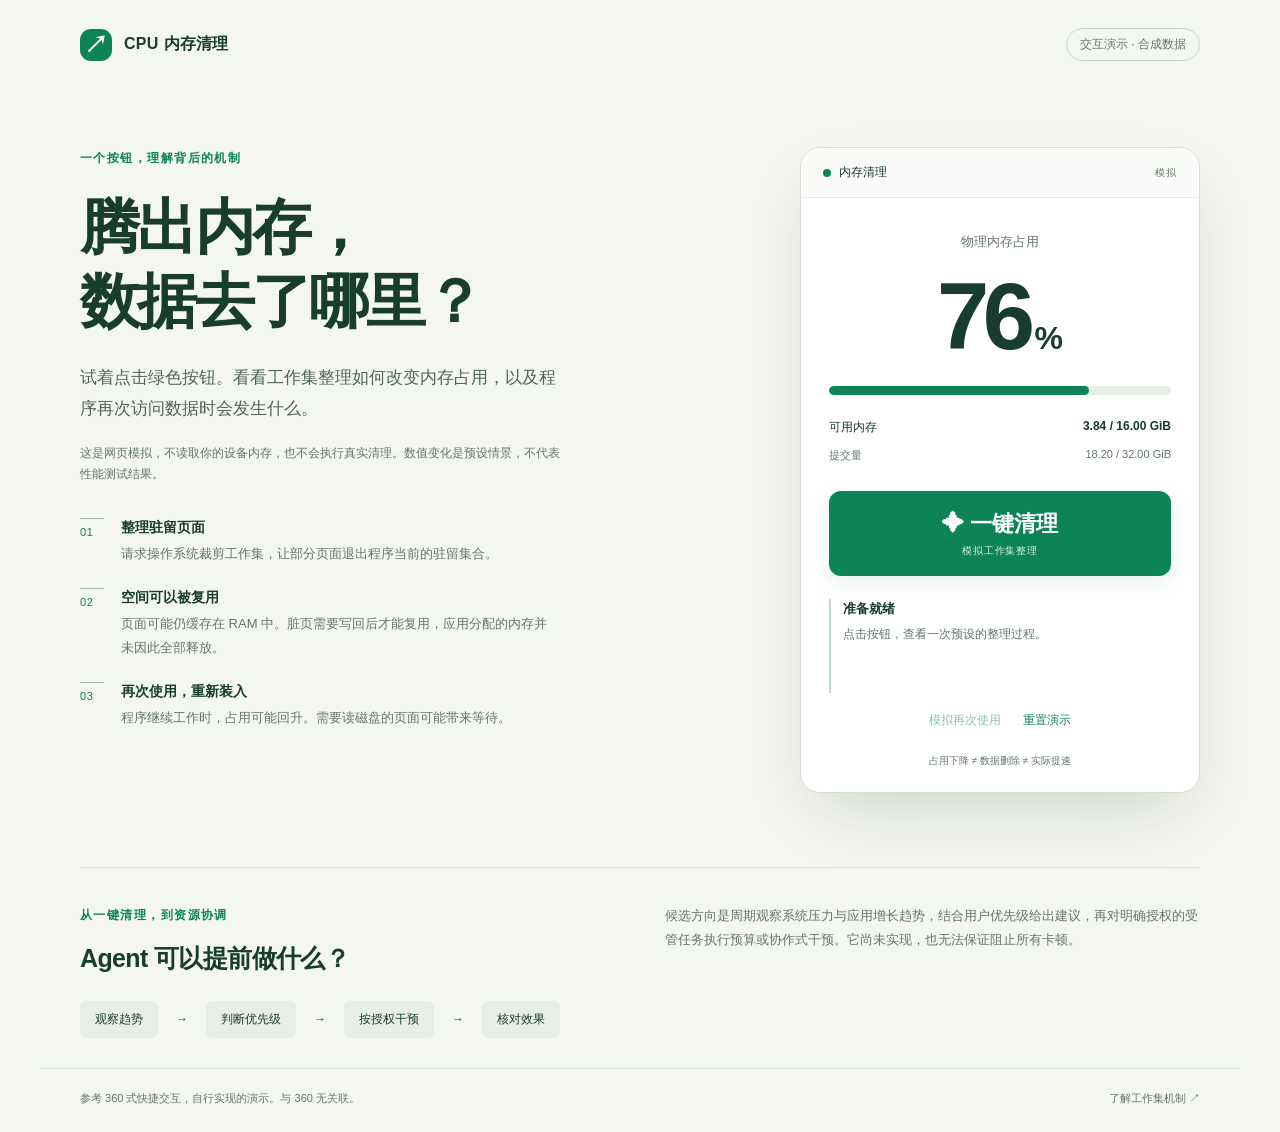
==== demo/index.html @ ca8203e1 "feat: 添加内存清理网页演示与资源管理 Agent 计划" ====
<!doctype html>
<html lang="zh-CN">
<head>
  <meta charset="utf-8">
  <meta name="viewport" content="width=device-width, initial-scale=1">
  <meta name="description" content="CPU 内存清理交互演示：用合成数据理解工作集整理与内存占用变化。">
  <title>内存清理 · 交互演示</title>
  <link rel="stylesheet" href="styles.css">
  <script src="app.js" defer></script>
</head>
<body>
  <header class="topbar"><a class="brand" href="./"><span class="brand-mark" aria-hidden="true">↗</span> CPU 内存清理</a><span class="badge">交互演示 · 合成数据</span></header>
  <main>
    <section class="intro" aria-labelledby="intro-title">
      <p class="eyebrow">一个按钮，理解背后的机制</p>
      <h1 id="intro-title">腾出内存，<br>数据去了哪里？</h1>
      <p class="lead">试着点击绿色按钮。看看工作集整理如何改变内存占用，以及程序再次访问数据时会发生什么。</p>
      <p class="notice">这是网页模拟，不读取你的设备内存，也不会执行真实清理。数值变化是预设情景，不代表性能测试结果。</p>
      <ol class="steps">
        <li><span>01</span><div><strong>整理驻留页面</strong><p>请求操作系统裁剪工作集，让部分页面退出程序当前的驻留集合。</p></div></li>
        <li><span>02</span><div><strong>空间可以被复用</strong><p>页面可能仍缓存在 RAM 中。脏页需要写回后才能复用，应用分配的内存并未因此全部释放。</p></div></li>
        <li><span>03</span><div><strong>再次使用，重新装入</strong><p>程序继续工作时，占用可能回升。需要读磁盘的页面可能带来等待。</p></div></li>
      </ol>
    </section>
    <section class="preview" aria-label="内存清理模拟窗口">
      <div class="window-top"><span class="window-dot" aria-hidden="true"></span><span>内存清理</span><span class="sample-tag">模拟</span></div>
      <div class="window-body">
        <p class="metric-label">物理内存占用</p>
        <div class="percent"><span id="percent">76</span><span class="unit">%</span></div>
        <div id="usage" class="usage" role="progressbar" aria-label="模拟物理内存占用" aria-valuemin="0" aria-valuemax="100" aria-valuenow="76"><div id="fill"></div></div>
        <div class="numbers"><span>可用内存</span><strong><span id="available">3.84</span> / 16.00 GiB</strong></div>
        <div class="numbers secondary"><span>提交量</span><span>18.20 / 32.00 GiB</span></div>
        <button id="clean" class="clean" type="button"><span aria-hidden="true">✦</span> 一键清理<span class="button-note">模拟工作集整理</span></button>
        <div class="result" role="status" aria-live="polite" aria-atomic="true"><strong id="status">准备就绪</strong><p id="message">点击按钮，查看一次预设的整理过程。</p></div>
        <div class="controls"><button id="revisit" type="button" disabled>模拟再次使用</button><button id="reset" type="button">重置演示</button></div>
        <p class="footnote">占用下降 ≠ 数据删除 ≠ 实际提速</p>
      </div>
    </section>
    <section class="context" aria-labelledby="context-title">
      <div><p class="eyebrow">从一键清理，到资源协调</p><h2 id="context-title">Agent 可以提前做什么？</h2></div>
      <p>候选方向是周期观察系统压力与应用增长趋势，结合用户优先级给出建议，再对明确授权的受管任务执行预算或协作式干预。它尚未实现，也无法保证阻止所有卡顿。</p>
      <div class="agent-flow"><span>观察趋势</span><span aria-hidden="true">→</span><span>判断优先级</span><span aria-hidden="true">→</span><span>按授权干预</span><span aria-hidden="true">→</span><span>核对效果</span></div>
    </section>
  </main>
  <footer><span>参考 360 式快捷交互，自行实现的演示。与 360 无关联。</span><a href="https://learn.microsoft.com/en-us/windows/win32/memory/working-set" target="_blank" rel="noopener noreferrer">了解工作集机制 ↗</a></footer>
  <noscript><p class="notice">启用 JavaScript 后可体验模拟按钮；本页所有数值均为合成数据。</p></noscript>
</body>
</html>
---- demo/styles.css ----
:root{color-scheme:light;--ink:#183c2e;--green:#0c8457;--muted:#64766b;--line:#dce5dd;--paper:#f4f6f0}
*{box-sizing:border-box}body{margin:0;background:var(--paper);color:var(--ink);font-family:Inter,"Segoe UI","Microsoft YaHei",sans-serif;-webkit-font-smoothing:antialiased}a{color:inherit}button{font:inherit}button,a{-webkit-tap-highlight-color:transparent}button:focus-visible,a:focus-visible{outline:3px solid #db9b32;outline-offset:5px}button:disabled{cursor:default;opacity:.48}.topbar,footer{max-width:1200px;margin:auto;display:flex;align-items:center;justify-content:space-between;gap:24px;padding:28px 40px}.brand{display:flex;align-items:center;gap:12px;font-weight:700;text-decoration:none;letter-spacing:.02em}.brand-mark{background:var(--green);color:white;border-radius:11px;width:32px;height:32px;display:grid;place-items:center;font-size:24px}.badge{font-size:12px;border:1px solid #cbdace;border-radius:99px;padding:7px 13px;color:var(--muted);white-space:nowrap}main{max-width:1200px;padding:58px 40px 0;margin:auto;display:grid;grid-template-columns:1fr 400px;gap:44px 90px}.eyebrow{font-size:12px;letter-spacing:.12em;color:var(--green);font-weight:700;margin:0 0 22px}h1{font-size:clamp(40px,4.7vw,62px);letter-spacing:-.045em;line-height:1.22;margin:0 0 24px}p{line-height:1.85}.lead{font-size:17px;color:#4d6657;max-width:480px;margin:0 0 18px}.notice{font-size:12px;line-height:1.8;color:var(--muted);max-width:480px}.steps{list-style:none;padding:0;margin:32px 0 0;display:grid;gap:22px}.steps li{display:flex;gap:17px}.steps li>span{font-size:11px;letter-spacing:.06em;border-top:1px solid #a1b6a6;padding-top:7px;min-width:24px;color:var(--green)}.steps strong{font-size:14px}.steps p{font-size:13px;color:var(--muted);margin:5px 0 0;max-width:430px}.preview{align-self:start;background:#fff;border:1px solid #d5dfd5;border-radius:20px;box-shadow:0 28px 64px -25px #28493240;overflow:hidden}.window-top{display:flex;align-items:center;gap:8px;font-size:12px;background:#fafbf8;border-bottom:1px solid #e6ece4;padding:16px 22px}.window-dot{height:8px;width:8px;background:var(--green);border-radius:50%}.sample-tag{margin-left:auto;color:var(--muted);font-size:10px;letter-spacing:.12em}.window-body{padding:32px 28px 22px}.metric-label{text-align:center;font-size:13px;color:var(--muted);margin:0}.percent{text-align:center;font-size:94px;line-height:1.35;font-weight:650;letter-spacing:-.07em;font-variant-numeric:tabular-nums}.unit{font-size:32px;margin-left:6px;letter-spacing:0}.usage{height:9px;background:#e7eee6;border-radius:99px;margin:5px 0 24px;overflow:hidden}.usage>div{height:100%;width:76%;background:var(--green);border-radius:99px}.numbers{display:flex;justify-content:space-between;gap:12px;font-size:12px;margin:12px 0;font-variant-numeric:tabular-nums}.numbers.secondary{color:var(--muted);font-size:11px}.clean{background:var(--green);color:white;border:0;border-radius:12px;padding:18px;width:100%;font-size:22px;font-weight:650;cursor:pointer;margin-top:16px;box-shadow:0 6px 18px #0c84571c}.clean:hover:not(:disabled){background:#076c45}.clean:disabled{opacity:.7}.button-note{display:block;font-size:10px;font-weight:400;margin-top:5px;letter-spacing:.08em;color:#d5eee1}.result{margin-top:23px;min-height:94px;border-left:2px solid #b9d8c3;padding-left:12px}.result strong{font-size:13px}.result p{font-size:12px;line-height:1.8;color:var(--muted);margin:6px 0 0}.controls{display:flex;justify-content:center;gap:22px;margin-top:12px}.controls button{background:none;border:0;color:var(--green);font-size:12px;padding:7px 0;cursor:pointer}.footnote{font-size:10px;text-align:center;color:var(--muted);margin:16px 0 0}.context{grid-column:1/-1;border-top:1px solid var(--line);margin-top:30px;padding:36px 0 30px;display:grid;grid-template-columns:1fr 1fr;gap:0 50px}.context .eyebrow{margin-bottom:14px}.context h2{font-size:25px;line-height:1.4;margin:0;letter-spacing:-.025em}.context>p{margin:0;font-size:13px;color:var(--muted)}.agent-flow{grid-column:1/-1;display:flex;align-items:center;gap:18px;flex-wrap:wrap;margin-top:25px;font-size:12px}.agent-flow span:nth-child(odd){background:#e8eee5;border-radius:7px;padding:10px 15px}footer{border-top:1px solid var(--line);font-size:11px;color:var(--muted);padding-top:22px;padding-bottom:26px}footer a{text-decoration:none;white-space:nowrap}
@media(max-width:850px){main{gap:40px;grid-template-columns:1fr 350px;padding-top:36px}.topbar,footer{padding-left:24px;padding-right:24px}main{padding-left:24px;padding-right:24px}h1{font-size:44px}.window-body{padding:26px 22px}.context{gap:22px}}
@media(max-width:680px){.topbar{padding:22px 20px;gap:10px}.brand{font-size:13px;gap:8px}.badge{font-size:10px;padding:6px 9px}main{grid-template-columns:1fr;padding:28px 20px 0;gap:32px}.intro{max-width:480px}h1{font-size:44px}.lead{font-size:15px}.preview{width:100%;max-width:420px;justify-self:center}.steps{gap:18px}.context{margin-top:5px;grid-template-columns:1fr;padding-top:28px}.agent-flow{gap:8px;font-size:11px}.agent-flow span:nth-child(odd){padding:8px}footer{align-items:flex-start;flex-direction:column;gap:12px;padding:22px 20px}.percent{font-size:88px}}
@media(prefers-reduced-motion:reduce){*,*::before,*::after{scroll-behavior:auto!important;animation:none!important;transition:none!important}}
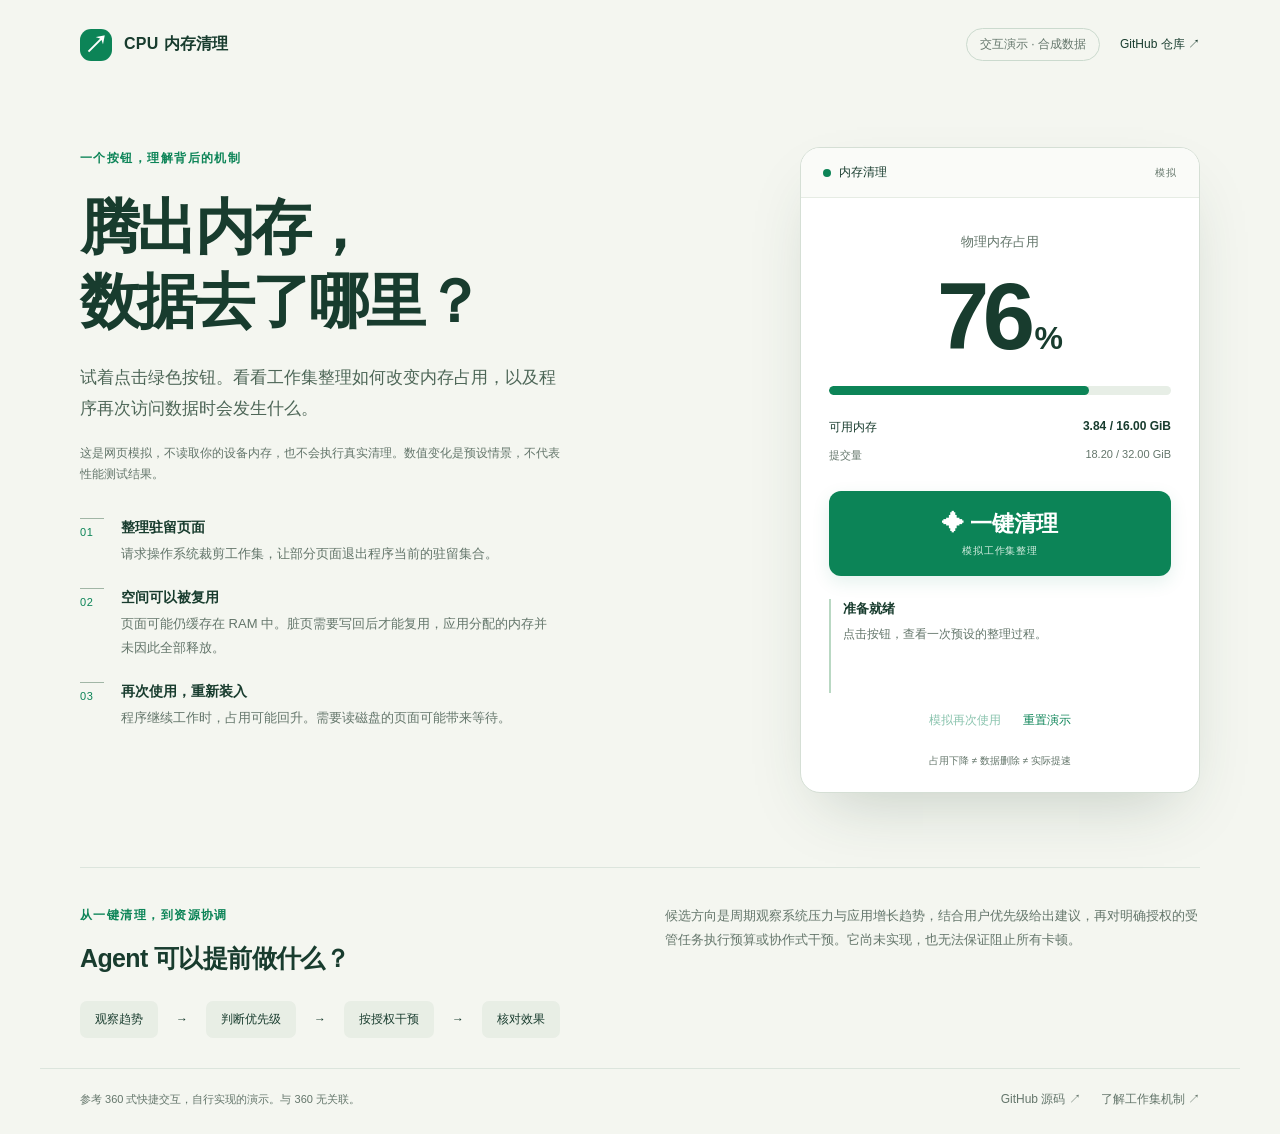
==== commit 74870c4f: "fix: 在网页演示增加 GitHub 仓库入口" ====
--- a/demo/index.html
+++ b/demo/index.html
@@ -9,7 +9,7 @@
   <script src="app.js" defer></script>
 </head>
 <body>
-  <header class="topbar"><a class="brand" href="./"><span class="brand-mark" aria-hidden="true">↗</span> CPU 内存清理</a><span class="badge">交互演示 · 合成数据</span></header>
+  <header class="topbar"><a class="brand" href="./"><span class="brand-mark" aria-hidden="true">↗</span> CPU 内存清理</a><nav class="page-links" aria-label="项目入口"><span class="badge">交互演示 · 合成数据</span><a href="https://github.com/DreamSoul-AI/cpu-memory-cleanup" target="_blank" rel="noopener noreferrer">GitHub 仓库 ↗</a></nav></header>
   <main>
     <section class="intro" aria-labelledby="intro-title">
       <p class="eyebrow">一个按钮，理解背后的机制</p>
@@ -42,7 +42,7 @@
       <div class="agent-flow"><span>观察趋势</span><span aria-hidden="true">→</span><span>判断优先级</span><span aria-hidden="true">→</span><span>按授权干预</span><span aria-hidden="true">→</span><span>核对效果</span></div>
     </section>
   </main>
-  <footer><span>参考 360 式快捷交互，自行实现的演示。与 360 无关联。</span><a href="https://learn.microsoft.com/en-us/windows/win32/memory/working-set" target="_blank" rel="noopener noreferrer">了解工作集机制 ↗</a></footer>
+  <footer><span>参考 360 式快捷交互，自行实现的演示。与 360 无关联。</span><nav class="page-links" aria-label="项目与参考资料"><a href="https://github.com/DreamSoul-AI/cpu-memory-cleanup" target="_blank" rel="noopener noreferrer">GitHub 源码 ↗</a><a href="https://learn.microsoft.com/en-us/windows/win32/memory/working-set" target="_blank" rel="noopener noreferrer">了解工作集机制 ↗</a></nav></footer>
   <noscript><p class="notice">启用 JavaScript 后可体验模拟按钮；本页所有数值均为合成数据。</p></noscript>
 </body>
 </html>
--- a/demo/styles.css
+++ b/demo/styles.css
@@ -1,4 +1,5 @@
 :root{color-scheme:light;--ink:#183c2e;--green:#0c8457;--muted:#64766b;--line:#dce5dd;--paper:#f4f6f0}
+.page-links{display:flex;align-items:center;gap:20px;flex-wrap:wrap;font-size:12px}.page-links a{white-space:nowrap;text-decoration:none}.page-links a:hover{text-decoration:underline}.topbar{flex-wrap:wrap}
 *{box-sizing:border-box}body{margin:0;background:var(--paper);color:var(--ink);font-family:Inter,"Segoe UI","Microsoft YaHei",sans-serif;-webkit-font-smoothing:antialiased}a{color:inherit}button{font:inherit}button,a{-webkit-tap-highlight-color:transparent}button:focus-visible,a:focus-visible{outline:3px solid #db9b32;outline-offset:5px}button:disabled{cursor:default;opacity:.48}.topbar,footer{max-width:1200px;margin:auto;display:flex;align-items:center;justify-content:space-between;gap:24px;padding:28px 40px}.brand{display:flex;align-items:center;gap:12px;font-weight:700;text-decoration:none;letter-spacing:.02em}.brand-mark{background:var(--green);color:white;border-radius:11px;width:32px;height:32px;display:grid;place-items:center;font-size:24px}.badge{font-size:12px;border:1px solid #cbdace;border-radius:99px;padding:7px 13px;color:var(--muted);white-space:nowrap}main{max-width:1200px;padding:58px 40px 0;margin:auto;display:grid;grid-template-columns:1fr 400px;gap:44px 90px}.eyebrow{font-size:12px;letter-spacing:.12em;color:var(--green);font-weight:700;margin:0 0 22px}h1{font-size:clamp(40px,4.7vw,62px);letter-spacing:-.045em;line-height:1.22;margin:0 0 24px}p{line-height:1.85}.lead{font-size:17px;color:#4d6657;max-width:480px;margin:0 0 18px}.notice{font-size:12px;line-height:1.8;color:var(--muted);max-width:480px}.steps{list-style:none;padding:0;margin:32px 0 0;display:grid;gap:22px}.steps li{display:flex;gap:17px}.steps li>span{font-size:11px;letter-spacing:.06em;border-top:1px solid #a1b6a6;padding-top:7px;min-width:24px;color:var(--green)}.steps strong{font-size:14px}.steps p{font-size:13px;color:var(--muted);margin:5px 0 0;max-width:430px}.preview{align-self:start;background:#fff;border:1px solid #d5dfd5;border-radius:20px;box-shadow:0 28px 64px -25px #28493240;overflow:hidden}.window-top{display:flex;align-items:center;gap:8px;font-size:12px;background:#fafbf8;border-bottom:1px solid #e6ece4;padding:16px 22px}.window-dot{height:8px;width:8px;background:var(--green);border-radius:50%}.sample-tag{margin-left:auto;color:var(--muted);font-size:10px;letter-spacing:.12em}.window-body{padding:32px 28px 22px}.metric-label{text-align:center;font-size:13px;color:var(--muted);margin:0}.percent{text-align:center;font-size:94px;line-height:1.35;font-weight:650;letter-spacing:-.07em;font-variant-numeric:tabular-nums}.unit{font-size:32px;margin-left:6px;letter-spacing:0}.usage{height:9px;background:#e7eee6;border-radius:99px;margin:5px 0 24px;overflow:hidden}.usage>div{height:100%;width:76%;background:var(--green);border-radius:99px}.numbers{display:flex;justify-content:space-between;gap:12px;font-size:12px;margin:12px 0;font-variant-numeric:tabular-nums}.numbers.secondary{color:var(--muted);font-size:11px}.clean{background:var(--green);color:white;border:0;border-radius:12px;padding:18px;width:100%;font-size:22px;font-weight:650;cursor:pointer;margin-top:16px;box-shadow:0 6px 18px #0c84571c}.clean:hover:not(:disabled){background:#076c45}.clean:disabled{opacity:.7}.button-note{display:block;font-size:10px;font-weight:400;margin-top:5px;letter-spacing:.08em;color:#d5eee1}.result{margin-top:23px;min-height:94px;border-left:2px solid #b9d8c3;padding-left:12px}.result strong{font-size:13px}.result p{font-size:12px;line-height:1.8;color:var(--muted);margin:6px 0 0}.controls{display:flex;justify-content:center;gap:22px;margin-top:12px}.controls button{background:none;border:0;color:var(--green);font-size:12px;padding:7px 0;cursor:pointer}.footnote{font-size:10px;text-align:center;color:var(--muted);margin:16px 0 0}.context{grid-column:1/-1;border-top:1px solid var(--line);margin-top:30px;padding:36px 0 30px;display:grid;grid-template-columns:1fr 1fr;gap:0 50px}.context .eyebrow{margin-bottom:14px}.context h2{font-size:25px;line-height:1.4;margin:0;letter-spacing:-.025em}.context>p{margin:0;font-size:13px;color:var(--muted)}.agent-flow{grid-column:1/-1;display:flex;align-items:center;gap:18px;flex-wrap:wrap;margin-top:25px;font-size:12px}.agent-flow span:nth-child(odd){background:#e8eee5;border-radius:7px;padding:10px 15px}footer{border-top:1px solid var(--line);font-size:11px;color:var(--muted);padding-top:22px;padding-bottom:26px}footer a{text-decoration:none;white-space:nowrap}
 @media(max-width:850px){main{gap:40px;grid-template-columns:1fr 350px;padding-top:36px}.topbar,footer{padding-left:24px;padding-right:24px}main{padding-left:24px;padding-right:24px}h1{font-size:44px}.window-body{padding:26px 22px}.context{gap:22px}}
 @media(max-width:680px){.topbar{padding:22px 20px;gap:10px}.brand{font-size:13px;gap:8px}.badge{font-size:10px;padding:6px 9px}main{grid-template-columns:1fr;padding:28px 20px 0;gap:32px}.intro{max-width:480px}h1{font-size:44px}.lead{font-size:15px}.preview{width:100%;max-width:420px;justify-self:center}.steps{gap:18px}.context{margin-top:5px;grid-template-columns:1fr;padding-top:28px}.agent-flow{gap:8px;font-size:11px}.agent-flow span:nth-child(odd){padding:8px}footer{align-items:flex-start;flex-direction:column;gap:12px;padding:22px 20px}.percent{font-size:88px}}
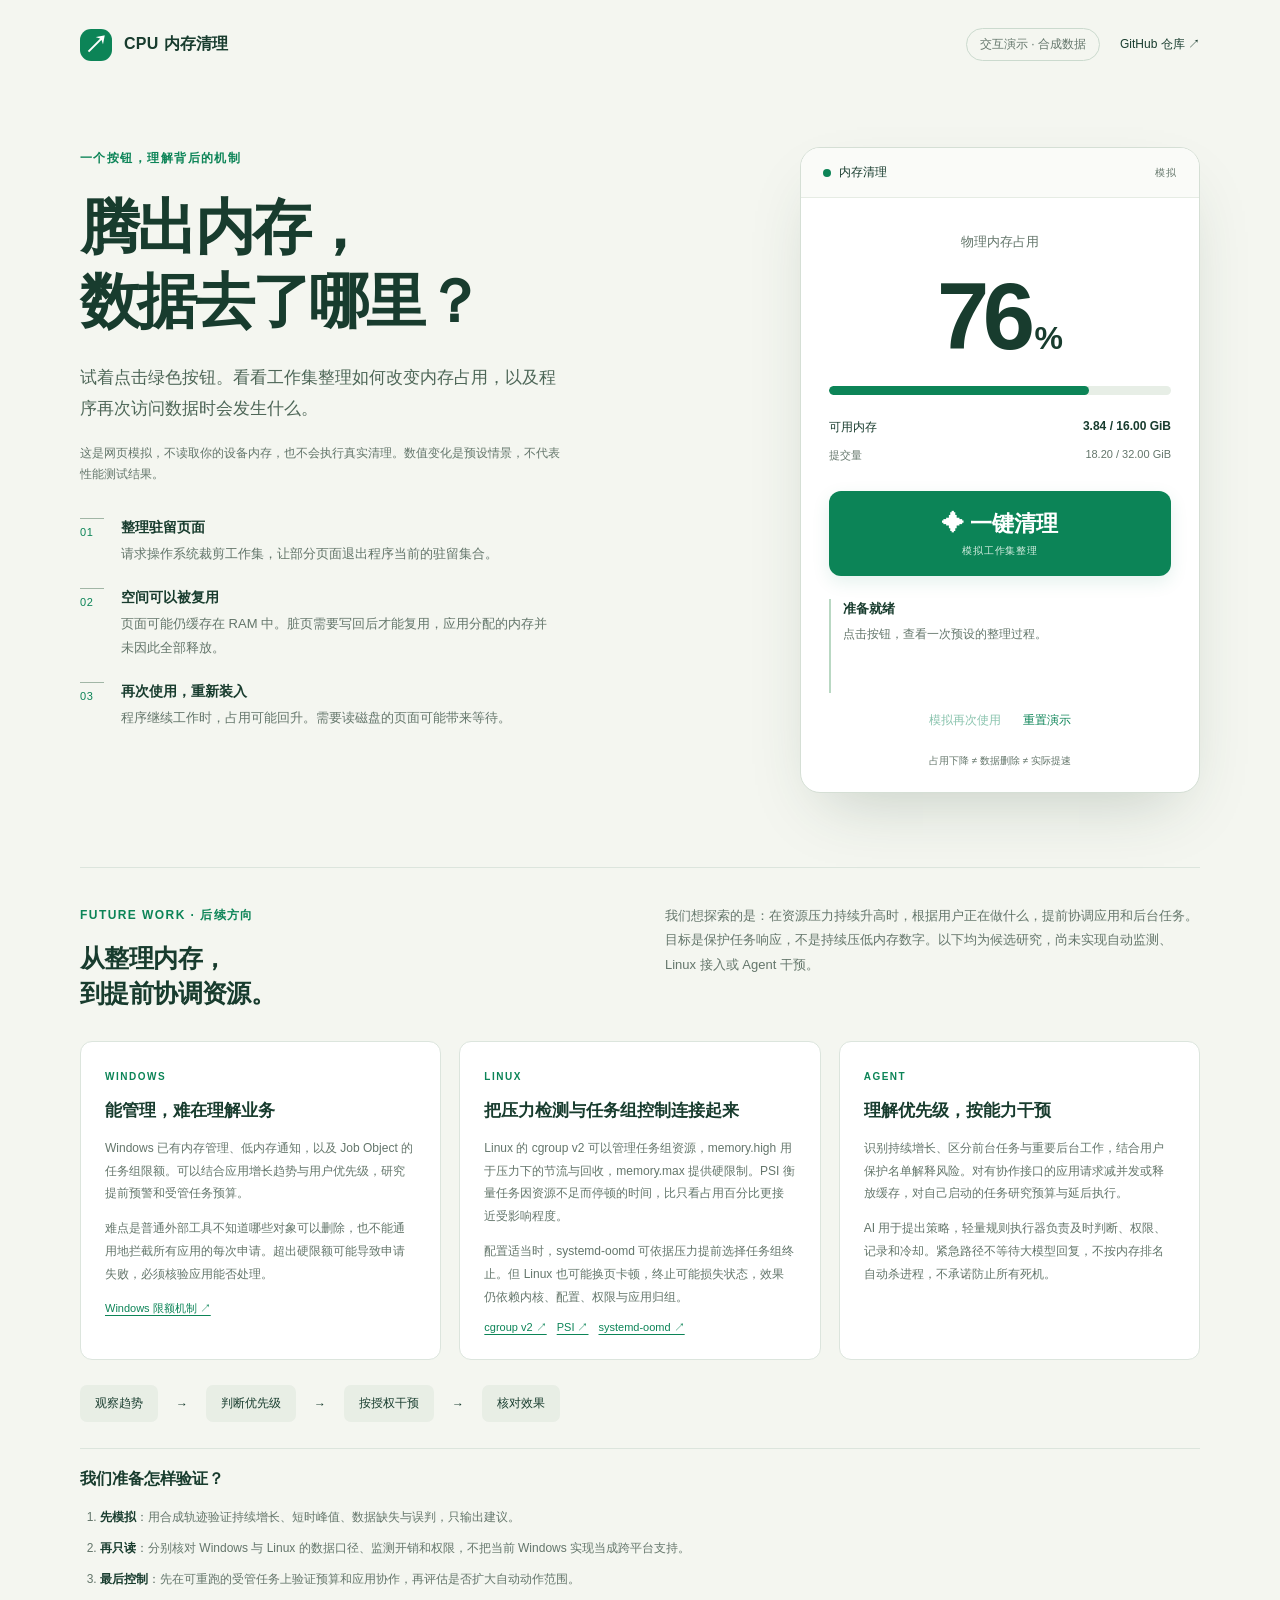
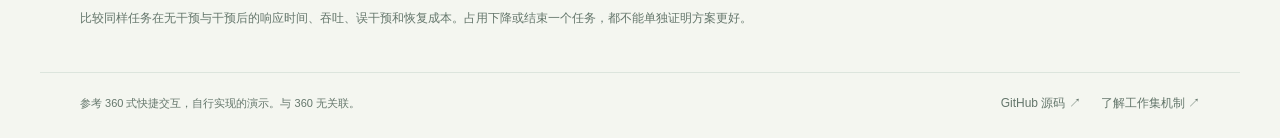
==== commit 1fc3373c: "docs: 扩展 Future Work 并确认仓库公开" ====
--- a/demo/index.html
+++ b/demo/index.html
@@ -37,9 +37,15 @@
       </div>
     </section>
     <section class="context" aria-labelledby="context-title">
-      <div><p class="eyebrow">从一键清理，到资源协调</p><h2 id="context-title">Agent 可以提前做什么？</h2></div>
-      <p>候选方向是周期观察系统压力与应用增长趋势，结合用户优先级给出建议，再对明确授权的受管任务执行预算或协作式干预。它尚未实现，也无法保证阻止所有卡顿。</p>
+      <div><p class="eyebrow">FUTURE WORK · 后续方向</p><h2 id="context-title">从整理内存，<br>到提前协调资源。</h2></div>
+      <p>我们想探索的是：在资源压力持续升高时，根据用户正在做什么，提前协调应用和后台任务。目标是保护任务响应，不是持续压低内存数字。以下均为候选研究，尚未实现自动监测、Linux 接入或 Agent 干预。</p>
+      <div class="future-grid">
+        <article class="future-card"><span class="platform">WINDOWS</span><h3>能管理，难在理解业务</h3><p>Windows 已有内存管理、低内存通知，以及 Job Object 的任务组限额。可以结合应用增长趋势与用户优先级，研究提前预警和受管任务预算。</p><p>难点是普通外部工具不知道哪些对象可以删除，也不能通用地拦截所有应用的每次申请。超出硬限额可能导致申请失败，必须核验应用能否处理。</p><a href="https://learn.microsoft.com/en-us/windows/win32/api/winnt/ns-winnt-jobobject_extended_limit_information" target="_blank" rel="noopener noreferrer">Windows 限额机制 ↗</a></article>
+        <article class="future-card"><span class="platform">LINUX</span><h3>把压力检测与任务组控制连接起来</h3><p>Linux 的 cgroup v2 可以管理任务组资源，memory.high 用于压力下的节流与回收，memory.max 提供硬限制。PSI 衡量任务因资源不足而停顿的时间，比只看占用百分比更接近受影响程度。</p><p>配置适当时，systemd-oomd 可依据压力提前选择任务组终止。但 Linux 也可能换页卡顿，终止可能损失状态，效果仍依赖内核、配置、权限与应用归组。</p><div class="source-links"><a href="https://docs.kernel.org/admin-guide/cgroup-v2.html" target="_blank" rel="noopener noreferrer">cgroup v2 ↗</a><a href="https://docs.kernel.org/accounting/psi.html" target="_blank" rel="noopener noreferrer">PSI ↗</a><a href="https://www.freedesktop.org/software/systemd/man/latest/systemd-oomd.service.html" target="_blank" rel="noopener noreferrer">systemd-oomd ↗</a></div></article>
+        <article class="future-card"><span class="platform">AGENT</span><h3>理解优先级，按能力干预</h3><p>识别持续增长、区分前台任务与重要后台工作，结合用户保护名单解释风险。对有协作接口的应用请求减并发或释放缓存，对自己启动的任务研究预算与延后执行。</p><p>AI 用于提出策略，轻量规则执行器负责及时判断、权限、记录和冷却。紧急路径不等待大模型回复，不按内存排名自动杀进程，不承诺防止所有死机。</p></article>
+      </div>
       <div class="agent-flow"><span>观察趋势</span><span aria-hidden="true">→</span><span>判断优先级</span><span aria-hidden="true">→</span><span>按授权干预</span><span aria-hidden="true">→</span><span>核对效果</span></div>
+      <div class="roadmap"><h3>我们准备怎样验证？</h3><ol><li><strong>先模拟</strong>：用合成轨迹验证持续增长、短时峰值、数据缺失与误判，只输出建议。</li><li><strong>再只读</strong>：分别核对 Windows 与 Linux 的数据口径、监测开销和权限，不把当前 Windows 实现当成跨平台支持。</li><li><strong>最后控制</strong>：先在可重跑的受管任务上验证预算和应用协作，再评估是否扩大自动动作范围。</li></ol><p>比较同样任务在无干预与干预后的响应时间、吞吐、误干预和恢复成本。占用下降或结束一个任务，都不能单独证明方案更好。</p></div>
     </section>
   </main>
   <footer><span>参考 360 式快捷交互，自行实现的演示。与 360 无关联。</span><nav class="page-links" aria-label="项目与参考资料"><a href="https://github.com/DreamSoul-AI/cpu-memory-cleanup" target="_blank" rel="noopener noreferrer">GitHub 源码 ↗</a><a href="https://learn.microsoft.com/en-us/windows/win32/memory/working-set" target="_blank" rel="noopener noreferrer">了解工作集机制 ↗</a></nav></footer>
--- a/demo/styles.css
+++ b/demo/styles.css
@@ -1,6 +1,7 @@
 :root{color-scheme:light;--ink:#183c2e;--green:#0c8457;--muted:#64766b;--line:#dce5dd;--paper:#f4f6f0}
 .page-links{display:flex;align-items:center;gap:20px;flex-wrap:wrap;font-size:12px}.page-links a{white-space:nowrap;text-decoration:none}.page-links a:hover{text-decoration:underline}.topbar{flex-wrap:wrap}
 *{box-sizing:border-box}body{margin:0;background:var(--paper);color:var(--ink);font-family:Inter,"Segoe UI","Microsoft YaHei",sans-serif;-webkit-font-smoothing:antialiased}a{color:inherit}button{font:inherit}button,a{-webkit-tap-highlight-color:transparent}button:focus-visible,a:focus-visible{outline:3px solid #db9b32;outline-offset:5px}button:disabled{cursor:default;opacity:.48}.topbar,footer{max-width:1200px;margin:auto;display:flex;align-items:center;justify-content:space-between;gap:24px;padding:28px 40px}.brand{display:flex;align-items:center;gap:12px;font-weight:700;text-decoration:none;letter-spacing:.02em}.brand-mark{background:var(--green);color:white;border-radius:11px;width:32px;height:32px;display:grid;place-items:center;font-size:24px}.badge{font-size:12px;border:1px solid #cbdace;border-radius:99px;padding:7px 13px;color:var(--muted);white-space:nowrap}main{max-width:1200px;padding:58px 40px 0;margin:auto;display:grid;grid-template-columns:1fr 400px;gap:44px 90px}.eyebrow{font-size:12px;letter-spacing:.12em;color:var(--green);font-weight:700;margin:0 0 22px}h1{font-size:clamp(40px,4.7vw,62px);letter-spacing:-.045em;line-height:1.22;margin:0 0 24px}p{line-height:1.85}.lead{font-size:17px;color:#4d6657;max-width:480px;margin:0 0 18px}.notice{font-size:12px;line-height:1.8;color:var(--muted);max-width:480px}.steps{list-style:none;padding:0;margin:32px 0 0;display:grid;gap:22px}.steps li{display:flex;gap:17px}.steps li>span{font-size:11px;letter-spacing:.06em;border-top:1px solid #a1b6a6;padding-top:7px;min-width:24px;color:var(--green)}.steps strong{font-size:14px}.steps p{font-size:13px;color:var(--muted);margin:5px 0 0;max-width:430px}.preview{align-self:start;background:#fff;border:1px solid #d5dfd5;border-radius:20px;box-shadow:0 28px 64px -25px #28493240;overflow:hidden}.window-top{display:flex;align-items:center;gap:8px;font-size:12px;background:#fafbf8;border-bottom:1px solid #e6ece4;padding:16px 22px}.window-dot{height:8px;width:8px;background:var(--green);border-radius:50%}.sample-tag{margin-left:auto;color:var(--muted);font-size:10px;letter-spacing:.12em}.window-body{padding:32px 28px 22px}.metric-label{text-align:center;font-size:13px;color:var(--muted);margin:0}.percent{text-align:center;font-size:94px;line-height:1.35;font-weight:650;letter-spacing:-.07em;font-variant-numeric:tabular-nums}.unit{font-size:32px;margin-left:6px;letter-spacing:0}.usage{height:9px;background:#e7eee6;border-radius:99px;margin:5px 0 24px;overflow:hidden}.usage>div{height:100%;width:76%;background:var(--green);border-radius:99px}.numbers{display:flex;justify-content:space-between;gap:12px;font-size:12px;margin:12px 0;font-variant-numeric:tabular-nums}.numbers.secondary{color:var(--muted);font-size:11px}.clean{background:var(--green);color:white;border:0;border-radius:12px;padding:18px;width:100%;font-size:22px;font-weight:650;cursor:pointer;margin-top:16px;box-shadow:0 6px 18px #0c84571c}.clean:hover:not(:disabled){background:#076c45}.clean:disabled{opacity:.7}.button-note{display:block;font-size:10px;font-weight:400;margin-top:5px;letter-spacing:.08em;color:#d5eee1}.result{margin-top:23px;min-height:94px;border-left:2px solid #b9d8c3;padding-left:12px}.result strong{font-size:13px}.result p{font-size:12px;line-height:1.8;color:var(--muted);margin:6px 0 0}.controls{display:flex;justify-content:center;gap:22px;margin-top:12px}.controls button{background:none;border:0;color:var(--green);font-size:12px;padding:7px 0;cursor:pointer}.footnote{font-size:10px;text-align:center;color:var(--muted);margin:16px 0 0}.context{grid-column:1/-1;border-top:1px solid var(--line);margin-top:30px;padding:36px 0 30px;display:grid;grid-template-columns:1fr 1fr;gap:0 50px}.context .eyebrow{margin-bottom:14px}.context h2{font-size:25px;line-height:1.4;margin:0;letter-spacing:-.025em}.context>p{margin:0;font-size:13px;color:var(--muted)}.agent-flow{grid-column:1/-1;display:flex;align-items:center;gap:18px;flex-wrap:wrap;margin-top:25px;font-size:12px}.agent-flow span:nth-child(odd){background:#e8eee5;border-radius:7px;padding:10px 15px}footer{border-top:1px solid var(--line);font-size:11px;color:var(--muted);padding-top:22px;padding-bottom:26px}footer a{text-decoration:none;white-space:nowrap}
-@media(max-width:850px){main{gap:40px;grid-template-columns:1fr 350px;padding-top:36px}.topbar,footer{padding-left:24px;padding-right:24px}main{padding-left:24px;padding-right:24px}h1{font-size:44px}.window-body{padding:26px 22px}.context{gap:22px}}
+.future-grid{grid-column:1/-1;display:grid;grid-template-columns:repeat(3,minmax(0,1fr));gap:18px;margin-top:30px}.future-card{background:#fff;border:1px solid var(--line);border-radius:12px;padding:24px}.platform{font-size:10px;color:var(--green);letter-spacing:.15em;font-weight:700}.future-card h3{font-size:17px;line-height:1.6;margin:13px 0}.future-card p,.roadmap p,.roadmap li{font-size:12px;color:var(--muted);line-height:1.9}.future-card a{font-size:11px;color:var(--green);text-underline-offset:3px}.source-links{display:flex;flex-wrap:wrap;gap:10px}.roadmap{grid-column:1/-1;border-top:1px solid var(--line);margin-top:26px;padding-top:20px}.roadmap h3{font-size:16px;margin:0 0 12px}.roadmap ol{padding-left:20px}.roadmap li{margin:8px 0}.roadmap strong{color:var(--ink)}
+@media(max-width:850px){main{gap:40px;grid-template-columns:1fr 350px;padding-top:36px}.topbar,footer{padding-left:24px;padding-right:24px}main{padding-left:24px;padding-right:24px}h1{font-size:44px}.window-body{padding:26px 22px}.context{gap:22px}.future-grid{grid-template-columns:1fr}.future-card{padding:20px}}
 @media(max-width:680px){.topbar{padding:22px 20px;gap:10px}.brand{font-size:13px;gap:8px}.badge{font-size:10px;padding:6px 9px}main{grid-template-columns:1fr;padding:28px 20px 0;gap:32px}.intro{max-width:480px}h1{font-size:44px}.lead{font-size:15px}.preview{width:100%;max-width:420px;justify-self:center}.steps{gap:18px}.context{margin-top:5px;grid-template-columns:1fr;padding-top:28px}.agent-flow{gap:8px;font-size:11px}.agent-flow span:nth-child(odd){padding:8px}footer{align-items:flex-start;flex-direction:column;gap:12px;padding:22px 20px}.percent{font-size:88px}}
 @media(prefers-reduced-motion:reduce){*,*::before,*::after{scroll-behavior:auto!important;animation:none!important;transition:none!important}}
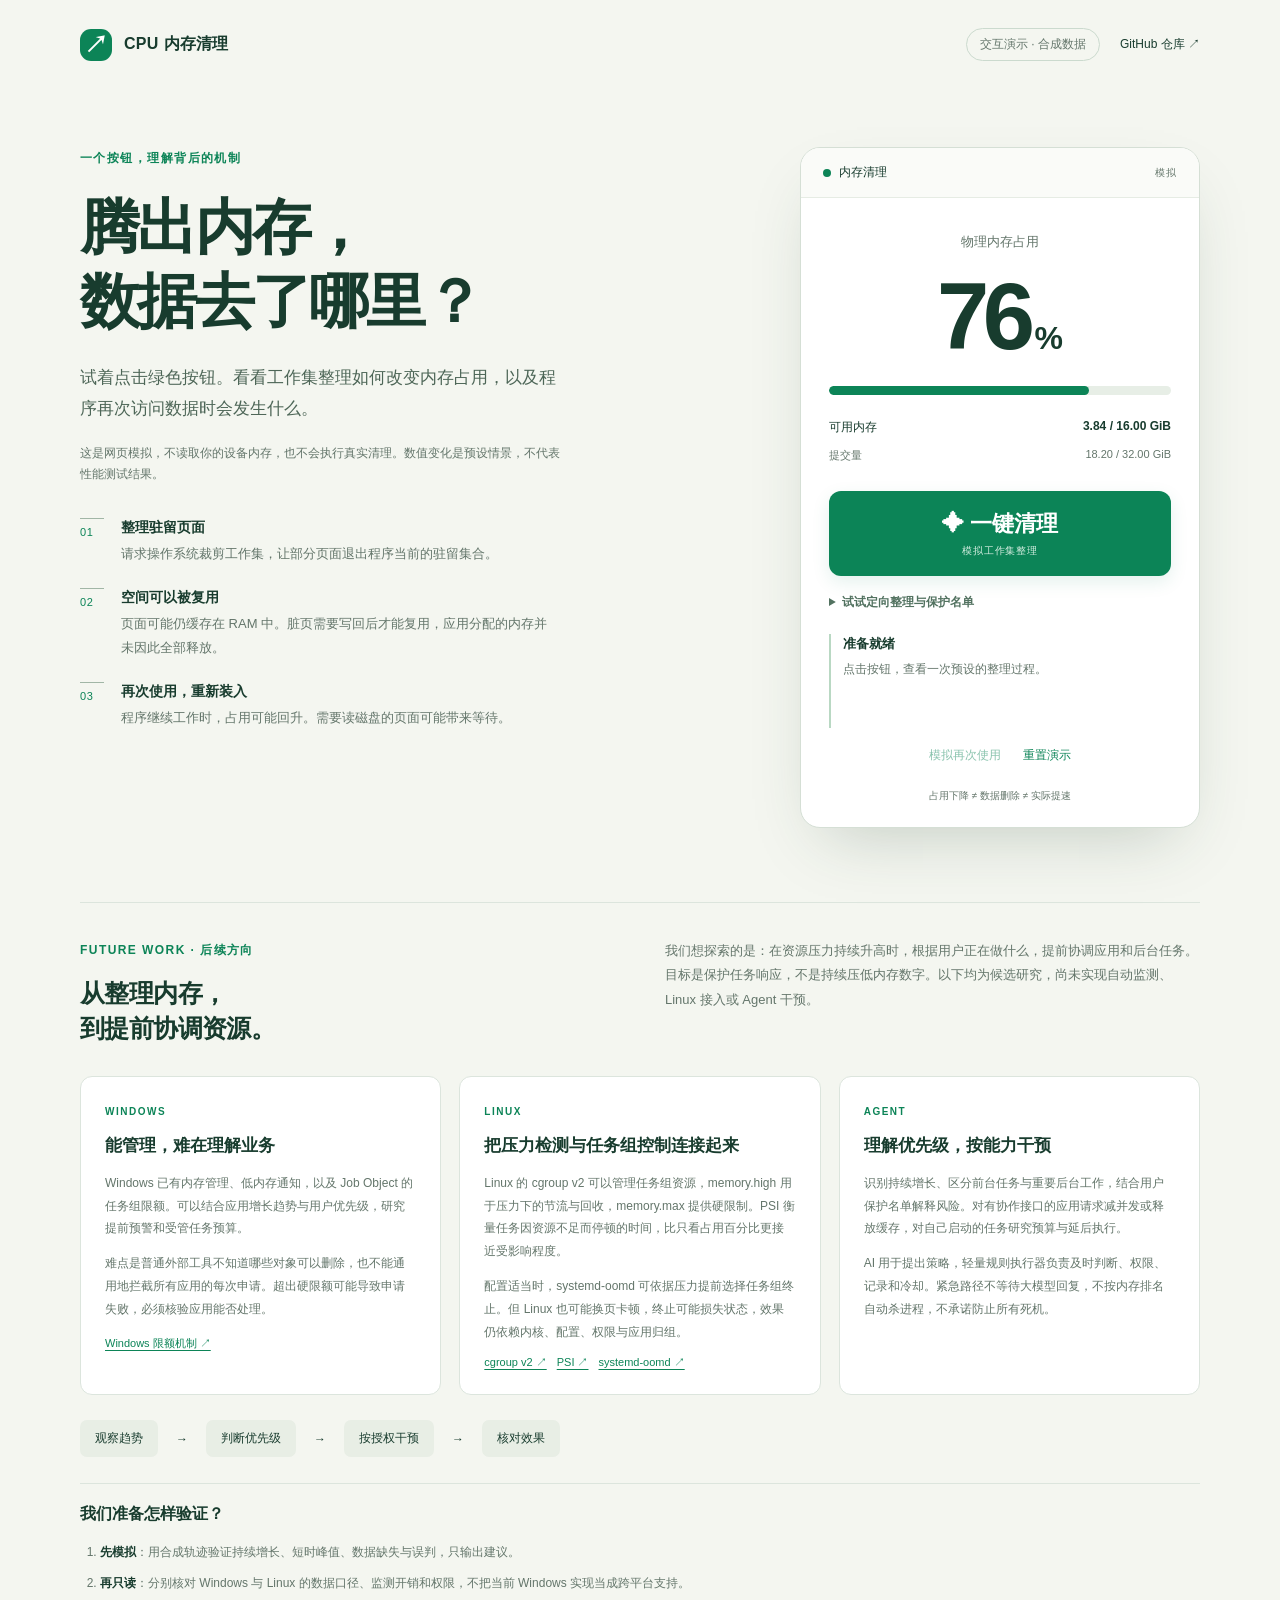
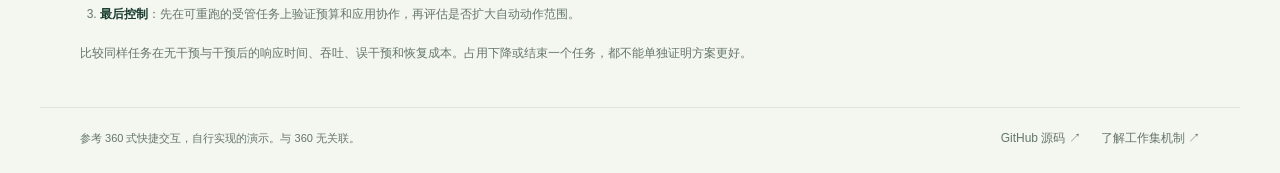
==== commit eec18f1e: "feat: finish web rules and preview distribution support" ====
--- a/demo/index.html
+++ b/demo/index.html
@@ -5,7 +5,7 @@
   <meta name="viewport" content="width=device-width, initial-scale=1">
   <meta name="description" content="CPU 内存清理交互演示：用合成数据理解工作集整理与内存占用变化。">
   <title>内存清理 · 交互演示</title>
-  <link rel="stylesheet" href="styles.css">
+  <link rel="stylesheet" href="styles.css?v=20261031-1">
   <script src="app.js" defer></script>
 </head>
 <body>
@@ -31,6 +31,14 @@
         <div class="numbers"><span>可用内存</span><strong><span id="available">3.84</span> / 16.00 GiB</strong></div>
         <div class="numbers secondary"><span>提交量</span><span>18.20 / 32.00 GiB</span></div>
         <button id="clean" class="clean" type="button"><span aria-hidden="true">✦</span> 一键清理<span class="button-note">模拟工作集整理</span></button>
+        <details class="scope-demo"><summary>试试定向整理与保护名单</summary>
+          <p>下面全部为合成进程。全局按钮不支持排除；定向按钮只处理勾选且未保护的对象。</p>
+          <label><input id="protect-meeting" type="checkbox" checked> 保护会议程序</label>
+          <div class="demo-process"><label><input id="select-browser" type="checkbox"> 浏览器 · PID 101</label><strong id="ws-browser">900 MiB</strong></div>
+          <div class="demo-process"><label><input id="select-meeting" type="checkbox"> 会议 · PID 201</label><strong id="ws-meeting">420 MiB</strong></div>
+          <div class="demo-process"><label><input id="select-editor" type="checkbox"> 编辑器 · PID 301</label><strong id="ws-editor">540 MiB</strong></div>
+          <button id="target-clean" type="button">模拟整理选中进程</button><p id="target-message" role="status">请选择对象；工作集差额不累加为真实释放量。</p>
+        </details>
         <div class="result" role="status" aria-live="polite" aria-atomic="true"><strong id="status">准备就绪</strong><p id="message">点击按钮，查看一次预设的整理过程。</p></div>
         <div class="controls"><button id="revisit" type="button" disabled>模拟再次使用</button><button id="reset" type="button">重置演示</button></div>
         <p class="footnote">占用下降 ≠ 数据删除 ≠ 实际提速</p>
--- a/demo/styles.css
+++ b/demo/styles.css
@@ -5,3 +5,5 @@
 @media(max-width:850px){main{gap:40px;grid-template-columns:1fr 350px;padding-top:36px}.topbar,footer{padding-left:24px;padding-right:24px}main{padding-left:24px;padding-right:24px}h1{font-size:44px}.window-body{padding:26px 22px}.context{gap:22px}.future-grid{grid-template-columns:1fr}.future-card{padding:20px}}
 @media(max-width:680px){.topbar{padding:22px 20px;gap:10px}.brand{font-size:13px;gap:8px}.badge{font-size:10px;padding:6px 9px}main{grid-template-columns:1fr;padding:28px 20px 0;gap:32px}.intro{max-width:480px}h1{font-size:44px}.lead{font-size:15px}.preview{width:100%;max-width:420px;justify-self:center}.steps{gap:18px}.context{margin-top:5px;grid-template-columns:1fr;padding-top:28px}.agent-flow{gap:8px;font-size:11px}.agent-flow span:nth-child(odd){padding:8px}footer{align-items:flex-start;flex-direction:column;gap:12px;padding:22px 20px}.percent{font-size:88px}}
 @media(prefers-reduced-motion:reduce){*,*::before,*::after{scroll-behavior:auto!important;animation:none!important;transition:none!important}}
+
+.scope-demo{margin:18px 0;font-size:12px;color:#527260;text-align:left}.scope-demo summary{cursor:pointer;font-weight:650}.scope-demo p{line-height:1.6}.demo-process{display:flex;justify-content:space-between;gap:8px;padding:10px 0;border-bottom:1px solid #e2eae3}.demo-process input{accent-color:#087f4f}#target-clean{margin:12px 0;padding:10px;border:0;border-radius:8px;color:#146440;background:#e4f1e8;font:inherit;cursor:pointer}#target-clean:focus-visible{outline:3px solid #9acbb4}
